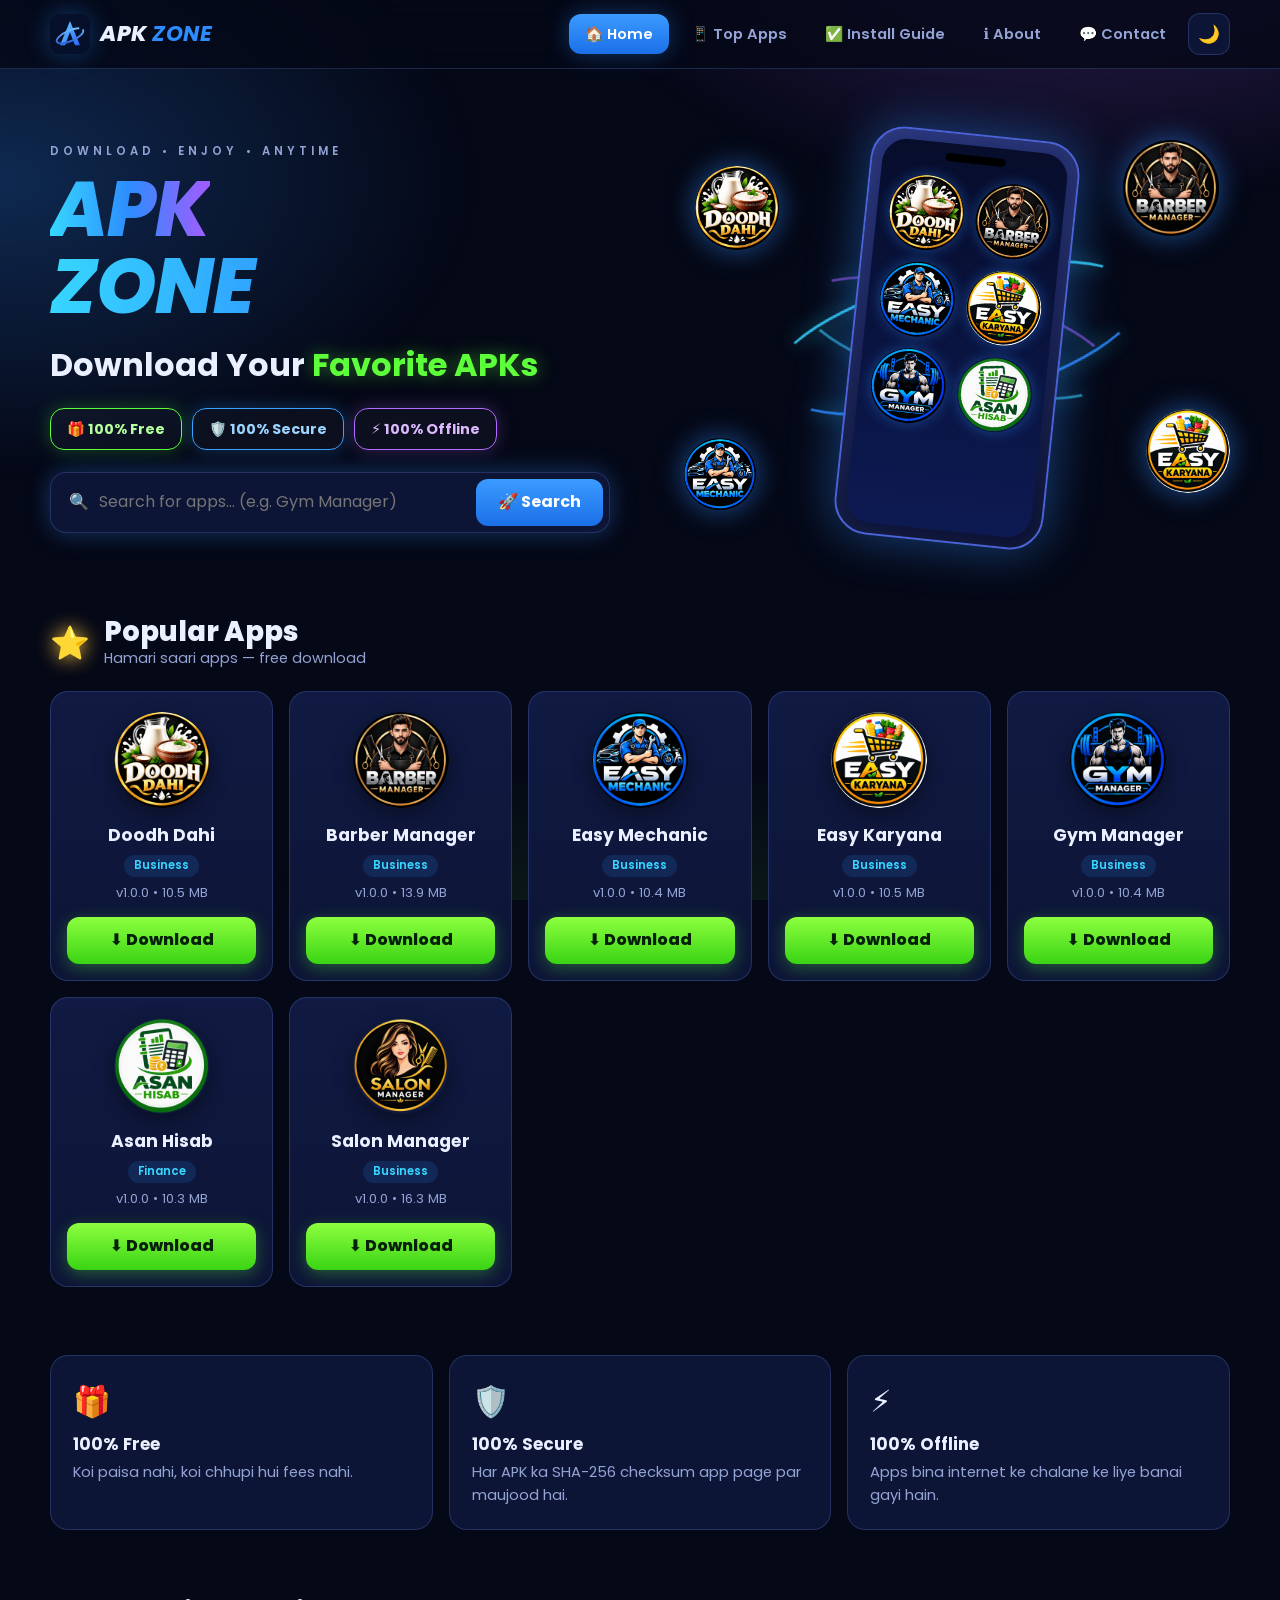
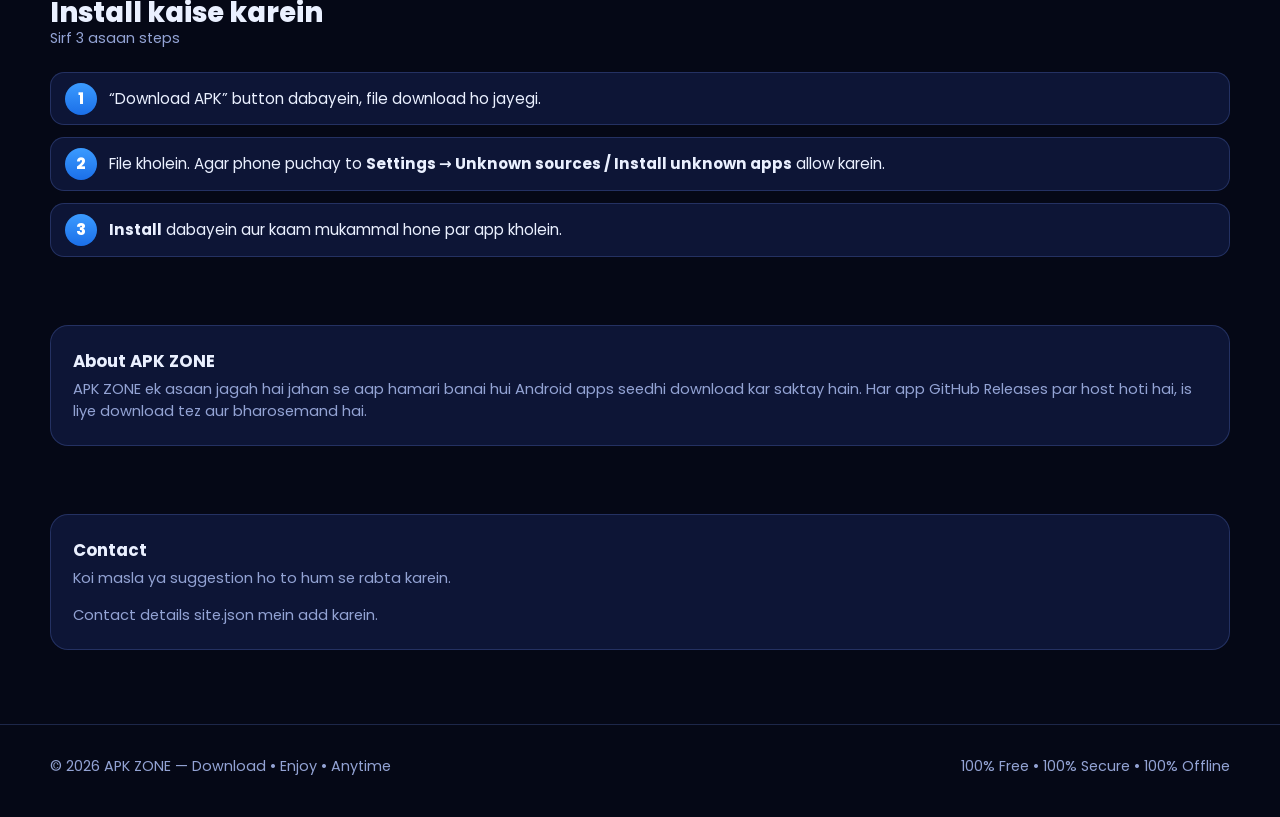
==== index.html @ 88ec2cb9 "Add files via upload" ====
<!doctype html>
<html lang="ur-Latn">
<head>
<meta charset="utf-8"><meta name="viewport" content="width=device-width,initial-scale=1">
<title>APK ZONE – Download Your Favorite APKs</title>
<meta name="description" content="APK ZONE par apni pasandeeda APK apps free download karein. 100% Free, Secure aur Offline.">
<meta name="theme-color" content="#050816">
<link rel="icon" href="logo.svg" type="image/svg+xml">
<link rel="preconnect" href="https://fonts.googleapis.com"><link href="https://fonts.googleapis.com/css2?family=Poppins:wght@400;600;700;800&display=swap" rel="stylesheet">
<link rel="stylesheet" href="style.css">
</head>
<body data-page="home">
<main>
<div class="wrap">
  <div class="hero">
    <div>
      <p class="tag">Download • Enjoy • Anytime</p>
      <h1><span class="grad">APK</span> <span class="z grad">ZONE</span></h1>
      <h2>Download Your <em>Favorite APKs</em></h2>
      <div class="pills"><span class="pill free">🎁 100% Free</span><span class="pill sec">🛡️ 100% Secure</span><span class="pill off">⚡ 100% Offline</span></div>
      <form class="search" id="sform" role="search"><span>🔍</span><input id="q" type="search" placeholder="Search for apps… (e.g. Gym Manager)" aria-label="Search apps"><button>🚀 Search</button></form>
    </div>
    <div class="stage" id="stage"><div class="ring"></div><div class="ring r2"></div><div class="phone"><div class="scr" id="phone"></div></div></div>
  </div>

  <section id="apps">
    <div class="sec-head"><span class="star">⭐</span><div><h2>Popular Apps</h2><p>Hamari saari apps — free download</p></div></div>
    <div class="grid" id="grid"></div>
  </section>

  <section>
    <div class="feat">
      <div class="box"><div class="ic">🎁</div><h3>100% Free</h3><p>Koi paisa nahi, koi chhupi hui fees nahi.</p></div>
      <div class="box"><div class="ic">🛡️</div><h3>100% Secure</h3><p>Har APK ka SHA-256 checksum app page par maujood hai.</p></div>
      <div class="box"><div class="ic">⚡</div><h3>100% Offline</h3><p>Apps bina internet ke chalane ke liye banai gayi hain.</p></div>
    </div>
  </section>

  <section id="install"><div class="sec-head"><div><h2>Install kaise karein</h2><p>Sirf 3 asaan steps</p></div></div><div id="steps"></div></section>

  <section id="about"><div class="box"><h3>About APK ZONE</h3>
    <p>APK ZONE ek asaan jagah hai jahan se aap hamari banai hui Android apps seedhi download kar saktay hain. Har app GitHub Releases par host hoti hai, is liye download tez aur bharosemand hai.</p></div></section>

  <section id="contact"><div class="box"><h3>Contact</h3><p id="contact-note"></p><div id="contact-links" style="margin-top:14px;display:flex;gap:12px;flex-wrap:wrap"></div></div></section>
</div>
</main>
<script src="main.js"></script>
</body></html>
---- style.css ----
:root{
  --bg:#050816; --bg2:#0a1030; --card:#0d1536; --card2:#101a42;
  --line:rgba(120,150,255,.22); --text:#eaf0ff; --muted:#93a3d4;
  --blue:#2d8cff; --cyan:#37d6ff; --green:#5dff3a; --purple:#a45bff; --gold:#ffc83d;
  --btn:linear-gradient(180deg,#8dff3f,#3ad414); --btn-text:#06210a;
  --glow:0 0 24px rgba(45,140,255,.35);
  --radius:18px;
}
:root[data-theme="light"]{
  --bg:#f2f5ff; --bg2:#e4eaff; --card:#ffffff; --card2:#f4f7ff;
  --line:rgba(40,70,160,.2); --text:#0c1638; --muted:#4f5f8f;
  --glow:0 6px 24px rgba(45,100,255,.15);
}
*{box-sizing:border-box;margin:0;padding:0}
html{scroll-behavior:smooth}
body{font-family:'Poppins',system-ui,-apple-system,'Segoe UI',Roboto,sans-serif;background:var(--bg);color:var(--text);line-height:1.55;overflow-x:hidden;min-height:100vh}
body::before{content:"";position:fixed;inset:0;z-index:-1;pointer-events:none;
  background:
   radial-gradient(900px 500px at 85% -10%,rgba(164,91,255,.28),transparent 60%),
   radial-gradient(800px 500px at 0% 20%,rgba(45,140,255,.25),transparent 60%),
   radial-gradient(700px 400px at 50% 110%,rgba(93,255,58,.12),transparent 60%)}
:root[data-theme="light"] body::before{opacity:.5}
a{color:inherit;text-decoration:none}
img{max-width:100%;display:block}
.wrap{width:min(1180px,100% - 32px);margin-inline:auto}
.grad{background:linear-gradient(90deg,var(--cyan),var(--blue) 50%,var(--purple));-webkit-background-clip:text;background-clip:text;color:transparent}

/* header */
header.nav{position:sticky;top:0;z-index:50;backdrop-filter:blur(14px);background:color-mix(in srgb,var(--bg) 78%,transparent);border-bottom:1px solid var(--line)}
.nav-in{display:flex;align-items:center;gap:18px;height:68px}
.brand{display:flex;align-items:center;gap:10px;font-weight:800;font-size:1.35rem;letter-spacing:.5px;font-style:italic}
.brand img{width:40px;height:40px;border-radius:11px;box-shadow:var(--glow)}
.brand span b{color:var(--blue)}
nav.links{margin-left:auto;display:flex;align-items:center;gap:6px}
nav.links a{padding:9px 16px;border-radius:12px;font-weight:600;font-size:.92rem;color:var(--muted);transition:.2s}
nav.links a:hover{color:var(--text);background:var(--card)}
nav.links a.active{background:linear-gradient(180deg,#3b9bff,#1b6fe8);color:#fff;box-shadow:var(--glow)}
.icon-btn{border:1px solid var(--line);background:var(--card);color:var(--text);width:42px;height:42px;border-radius:12px;cursor:pointer;font-size:1.1rem;display:grid;place-items:center}
.burger{display:none}
@media(max-width:820px){
  .burger{display:grid;margin-left:auto}
  nav.links{position:absolute;top:68px;left:0;right:0;flex-direction:column;align-items:stretch;background:var(--bg2);padding:12px 16px 18px;border-bottom:1px solid var(--line);display:none;margin:0}
  nav.links.open{display:flex}
}

/* hero */
.hero{padding:54px 0 30px;display:grid;grid-template-columns:1.05fr .95fr;gap:30px;align-items:center}
.hero h1{font-size:clamp(2.6rem,6.5vw,4.8rem);line-height:1;font-weight:800;font-style:italic;letter-spacing:-1px}
.hero h1 .z{display:block}
.hero h2{font-size:clamp(1.4rem,3vw,2rem);font-weight:700;margin:16px 0 18px}
.hero h2 em{font-style:normal;color:var(--green);text-shadow:0 0 18px rgba(93,255,58,.45)}
.tag{letter-spacing:.35em;font-size:.72rem;color:var(--muted);font-weight:600;margin-bottom:10px;text-transform:uppercase}
.pills{display:flex;flex-wrap:wrap;gap:10px;margin-bottom:22px}
.pill{display:flex;align-items:center;gap:8px;padding:9px 16px;border-radius:14px;font-weight:700;font-size:.9rem;border:1.5px solid;background:rgba(255,255,255,.03)}
.pill.free{border-color:#5dff3a;color:#b6ff9f;box-shadow:0 0 18px rgba(93,255,58,.25)}
.pill.sec{border-color:#37a2ff;color:#9bd4ff;box-shadow:0 0 18px rgba(55,162,255,.28)}
.pill.off{border-color:#b36bff;color:#dcb8ff;box-shadow:0 0 18px rgba(179,107,255,.28)}
:root[data-theme="light"] .pill.free{color:#1c7a05}:root[data-theme="light"] .pill.sec{color:#0b5fb8}:root[data-theme="light"] .pill.off{color:#6a22b8}
.search{display:flex;align-items:center;gap:10px;background:var(--card);border:1.5px solid var(--line);border-radius:16px;padding:6px 6px 6px 18px;box-shadow:var(--glow);max-width:560px}
.search:focus-within{border-color:var(--blue)}
.search input{flex:1;background:none;border:0;outline:0;color:var(--text);font:inherit;font-size:1rem;padding:10px 0;min-width:0}
.search button{border:0;cursor:pointer;color:#fff;font:inherit;font-weight:700;padding:11px 22px;border-radius:12px;background:linear-gradient(180deg,#3b9bff,#1b6fe8)}

.stage{position:relative;height:430px;display:grid;place-items:center}
.phone{width:210px;height:410px;border-radius:34px;padding:10px;background:linear-gradient(160deg,#27337a,#0a1030);border:2px solid #4a63d6;box-shadow:0 0 50px rgba(45,140,255,.45),inset 0 0 20px rgba(255,255,255,.05);transform:rotate(6deg);position:relative;z-index:2}
.phone .scr{height:100%;border-radius:25px;background:linear-gradient(180deg,#070d2b,#0d1a52);padding:20px 12px 12px;display:grid;grid-template-columns:1fr 1fr;gap:12px;align-content:start;overflow:hidden}
.phone .scr::before{content:"";grid-column:1/-1;height:8px;width:60px;border-radius:9px;background:#000;margin:-10px auto 4px}
.phone .scr img{width:100%;aspect-ratio:1;border-radius:50%;box-shadow:0 0 14px rgba(45,140,255,.4)}
.ring{position:absolute;width:380px;height:130px;border:3px solid transparent;border-top-color:var(--cyan);border-bottom-color:var(--blue);border-radius:50%;transform:rotate(-14deg);filter:drop-shadow(0 0 10px var(--cyan));opacity:.85;z-index:1}
.ring.r2{width:320px;height:100px;transform:rotate(14deg);border-top-color:var(--purple);border-bottom-color:var(--cyan);opacity:.6}
.float{position:absolute;width:84px;height:84px;border-radius:50%;z-index:3;box-shadow:0 0 28px rgba(45,140,255,.55);animation:fl 6s ease-in-out infinite}
.float:nth-of-type(1){left:2%;top:10%}.float:nth-of-type(2){right:2%;top:4%;animation-delay:-2s;width:96px;height:96px}
.float:nth-of-type(3){left:0;bottom:10%;animation-delay:-4s;width:72px;height:72px}.float:nth-of-type(4){right:0;bottom:14%;animation-delay:-1s}
@keyframes fl{50%{transform:translateY(-16px)}}
@media(max-width:900px){.hero{grid-template-columns:1fr}.stage{height:380px}}
@media(prefers-reduced-motion:reduce){.float{animation:none}}

/* sections */
section{padding:34px 0}
.sec-head{display:flex;align-items:center;gap:14px;margin-bottom:22px}
.sec-head .star{font-size:2rem;filter:drop-shadow(0 0 10px var(--gold))}
.sec-head h2{font-size:1.7rem;font-weight:800;line-height:1.1}
.sec-head p{color:var(--muted);font-size:.9rem}
.sec-head .more{margin-left:auto;border:1.5px solid var(--blue);color:var(--cyan);padding:8px 16px;border-radius:12px;font-weight:600;font-size:.88rem}
.grid{display:grid;grid-template-columns:repeat(auto-fill,minmax(210px,1fr));gap:16px}
.card{background:linear-gradient(180deg,var(--card2),var(--card));border:1px solid var(--line);border-radius:var(--radius);padding:20px 16px 16px;text-align:center;transition:.25s;display:flex;flex-direction:column;align-items:center;gap:6px}
.card:hover{transform:translateY(-5px);border-color:var(--blue);box-shadow:var(--glow)}
.card img{width:96px;height:96px;border-radius:50%;box-shadow:0 6px 20px rgba(0,0,0,.4)}
.card h3{font-size:1.08rem;font-weight:700;margin-top:8px}
.card .meta{color:var(--muted);font-size:.82rem}
.card .cat{font-size:.72rem;padding:2px 10px;border-radius:99px;background:rgba(45,140,255,.15);color:var(--cyan);font-weight:600}
.dl{display:inline-flex;align-items:center;justify-content:center;gap:8px;width:100%;margin-top:8px;padding:11px 16px;border-radius:12px;border:0;cursor:pointer;font:inherit;font-weight:800;color:var(--btn-text);background:var(--btn);box-shadow:0 4px 16px rgba(93,255,58,.3);transition:.2s}
.dl:hover{filter:brightness(1.08);transform:scale(1.02)}
.dl.big{width:auto;padding:15px 34px;font-size:1.1rem;border-radius:16px}
.empty{color:var(--muted);padding:30px;text-align:center;border:1px dashed var(--line);border-radius:var(--radius)}

/* features / steps */
.feat{display:grid;grid-template-columns:repeat(auto-fit,minmax(240px,1fr));gap:16px}
.box{background:var(--card);border:1px solid var(--line);border-radius:var(--radius);padding:22px}
.box .ic{font-size:1.9rem;margin-bottom:6px}
.box h3{font-size:1.05rem;margin-bottom:4px}
.box p,.box li{color:var(--muted);font-size:.92rem}
ol.steps{counter-reset:s;list-style:none;display:grid;gap:12px}
ol.steps li{counter-increment:s;position:relative;padding:14px 16px 14px 58px;background:var(--card);border:1px solid var(--line);border-radius:14px;color:var(--text);font-size:.95rem}
ol.steps li::before{content:counter(s);position:absolute;left:14px;top:50%;transform:translateY(-50%);width:32px;height:32px;border-radius:50%;display:grid;place-items:center;font-weight:800;background:linear-gradient(180deg,#3b9bff,#1b6fe8);color:#fff}

/* detail */
.crumb{color:var(--muted);font-size:.88rem;padding:22px 0 0}
.crumb a{color:var(--cyan)}
.d-head{display:grid;grid-template-columns:auto 1fr;gap:28px;align-items:center;padding:24px 0}
.d-head img{width:170px;height:170px;border-radius:50%;box-shadow:0 0 40px rgba(45,140,255,.4)}
.d-head h1{font-size:clamp(1.9rem,4vw,2.8rem);font-weight:800;line-height:1.1}
.d-head .tl{color:var(--muted);margin:6px 0 16px}
.d-head .row{display:flex;flex-wrap:wrap;gap:12px;align-items:center}
.note{font-size:.82rem;color:var(--muted)}
@media(max-width:620px){.d-head{grid-template-columns:1fr;text-align:center;justify-items:center}.d-head .row{justify-content:center}}
.info{display:grid;grid-template-columns:repeat(auto-fit,minmax(150px,1fr));gap:12px}
.info div{background:var(--card);border:1px solid var(--line);border-radius:14px;padding:14px;text-align:center}
.info small{display:block;color:var(--muted);font-size:.76rem}
.info b{font-size:1rem}
.two{display:grid;grid-template-columns:1.4fr 1fr;gap:20px}
@media(max-width:820px){.two{grid-template-columns:1fr}}
.box ul{padding-left:20px;display:grid;gap:6px}
.box p+p{margin-top:10px}
.hash{font-family:ui-monospace,Menlo,monospace;font-size:.76rem;word-break:break-all;color:var(--muted)}
.shots{display:flex;gap:14px;overflow-x:auto;padding-bottom:10px;scroll-snap-type:x mandatory}
.shots img{height:420px;width:auto;border-radius:18px;border:1px solid var(--line);cursor:zoom-in;scroll-snap-align:start;background:var(--card)}
.lightbox{position:fixed;inset:0;background:rgba(0,0,0,.9);display:none;place-items:center;z-index:100;padding:20px;cursor:zoom-out}
.lightbox.on{display:grid}.lightbox img{max-height:92vh;border-radius:14px}

footer{margin-top:40px;border-top:1px solid var(--line);padding:30px 0 40px;color:var(--muted);font-size:.9rem}
.f-in{display:flex;flex-wrap:wrap;gap:20px;justify-content:space-between;align-items:center}
.toast{position:fixed;bottom:22px;left:50%;transform:translateX(-50%);background:var(--card);border:1px solid var(--blue);padding:12px 20px;border-radius:14px;z-index:200;box-shadow:var(--glow);max-width:90vw}
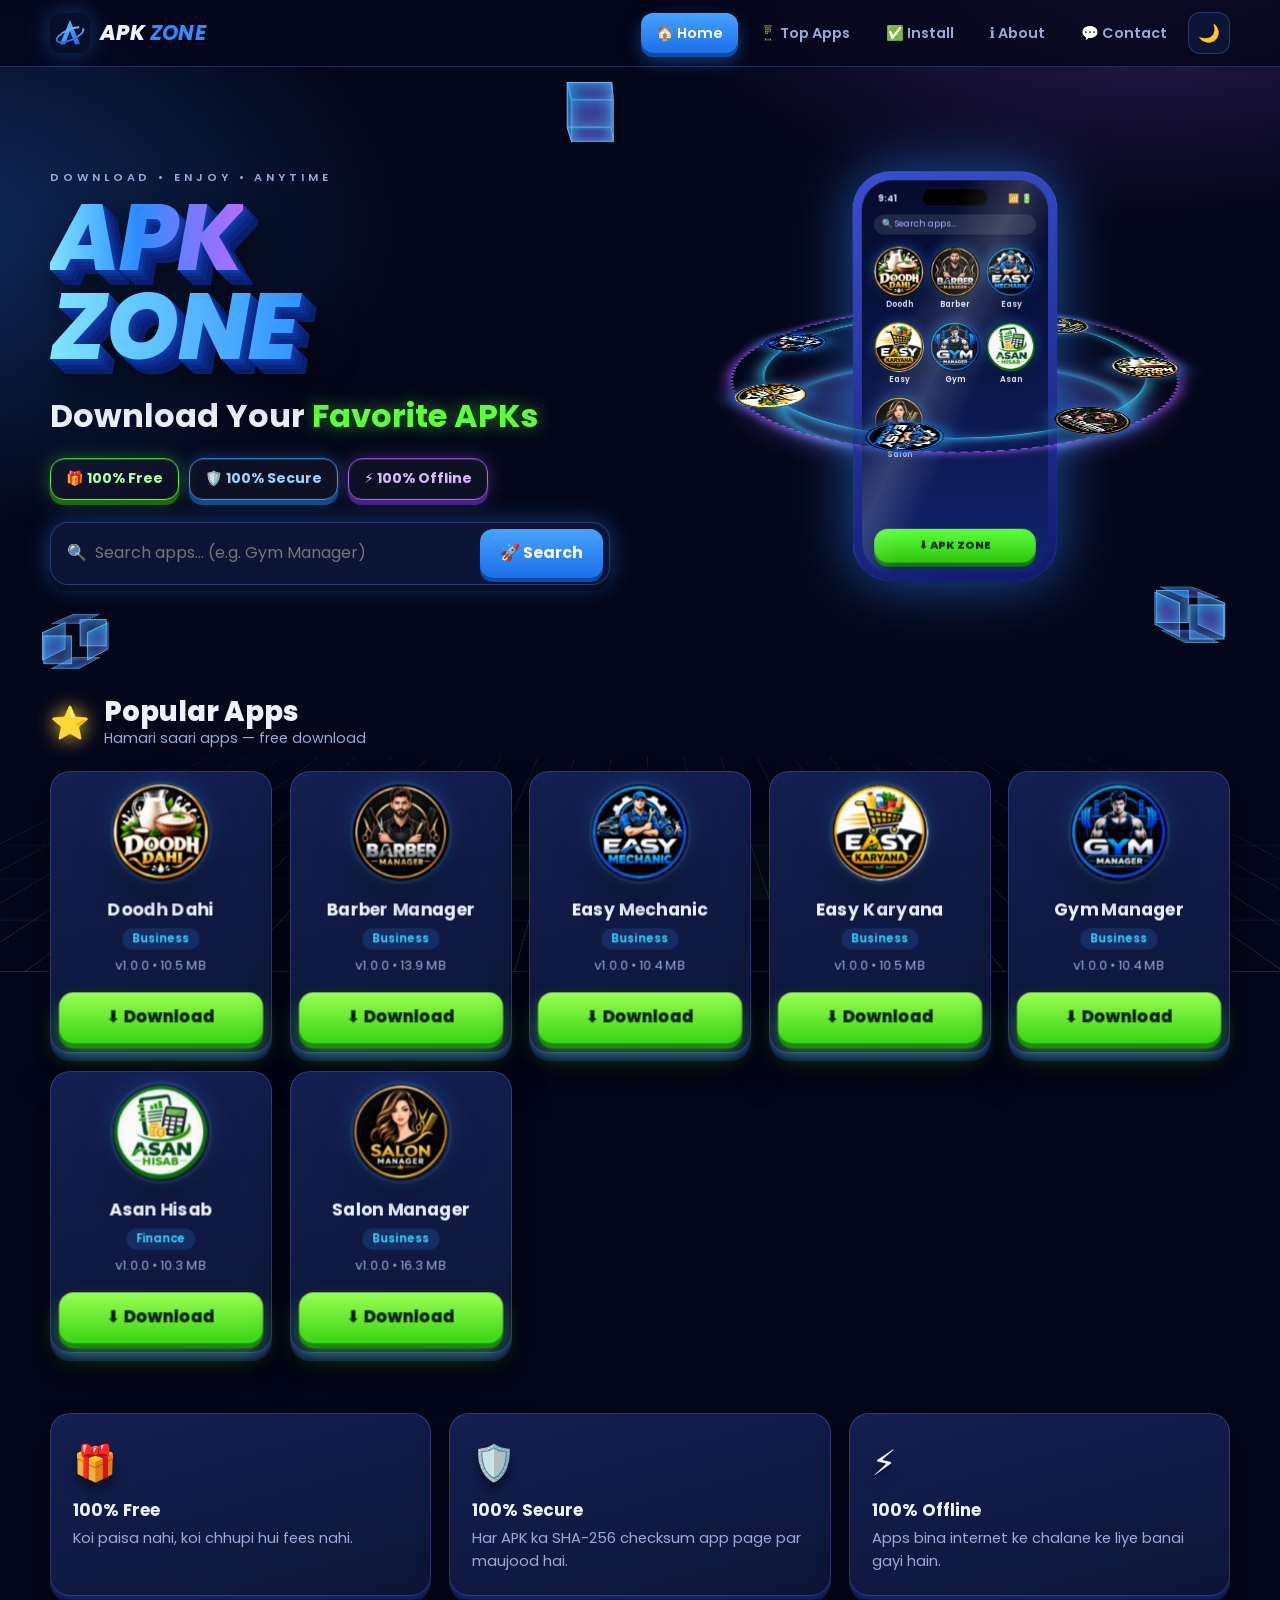
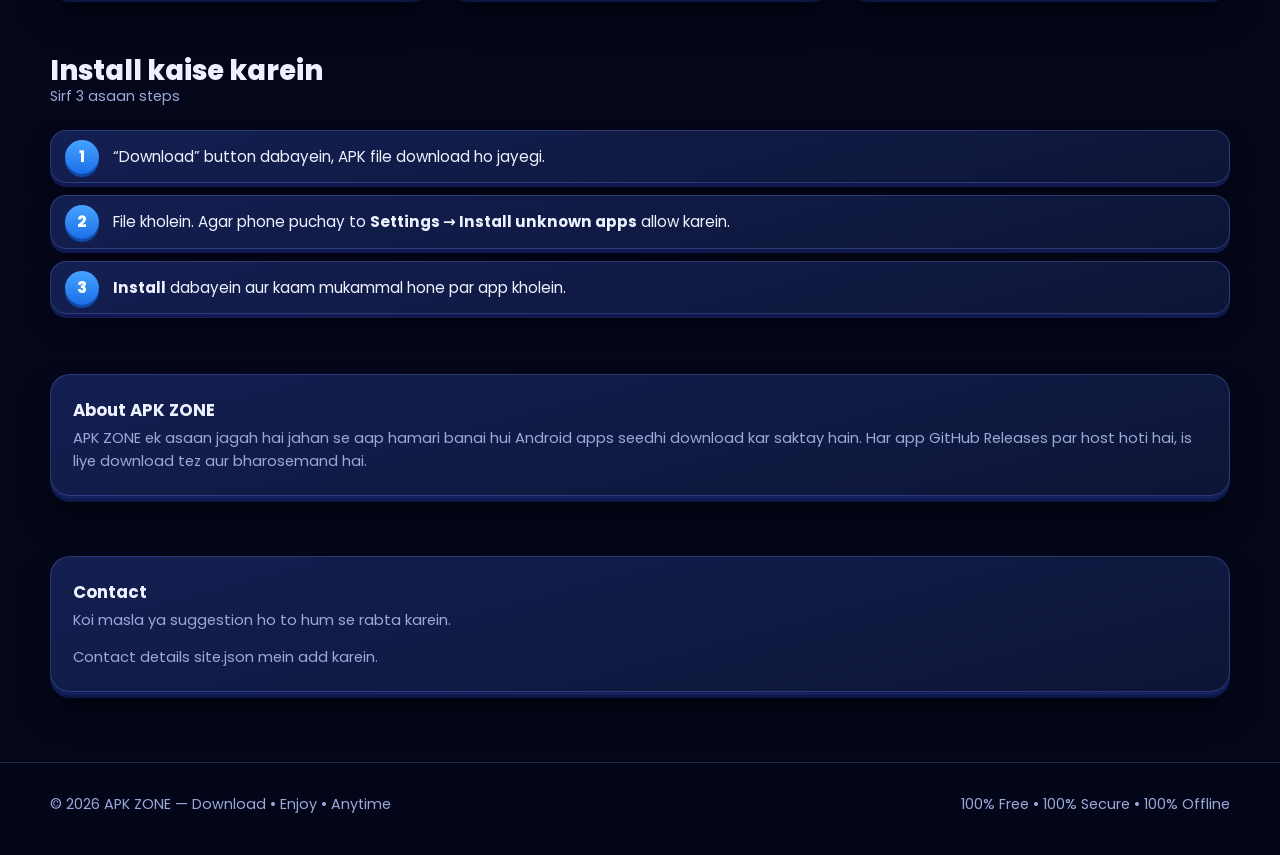
==== commit 5112e51a: "Add files via upload" ====
--- a/index.html
+++ b/index.html
@@ -13,14 +13,16 @@
 <main>
 <div class="wrap">
   <div class="hero">
+    <div class="hero-fx"><div class="cube c1"><i></i><i></i><i></i><i></i><i></i><i></i></div><div class="cube c2"><i></i><i></i><i></i><i></i><i></i><i></i></div><div class="cube c3"><i></i><i></i><i></i><i></i><i></i><i></i></div></div>
     <div>
       <p class="tag">Download • Enjoy • Anytime</p>
       <h1><span class="grad">APK</span> <span class="z grad">ZONE</span></h1>
       <h2>Download Your <em>Favorite APKs</em></h2>
       <div class="pills"><span class="pill free">🎁 100% Free</span><span class="pill sec">🛡️ 100% Secure</span><span class="pill off">⚡ 100% Offline</span></div>
-      <form class="search" id="sform" role="search"><span>🔍</span><input id="q" type="search" placeholder="Search for apps… (e.g. Gym Manager)" aria-label="Search apps"><button>🚀 Search</button></form>
+      <form class="search" id="sform" role="search"><span>🔍</span><input id="q" type="search" placeholder="Search apps… (e.g. Gym Manager)" aria-label="Search apps"><button>🚀 Search</button></form>
     </div>
-    <div class="stage" id="stage"><div class="ring"></div><div class="ring r2"></div><div class="phone"><div class="scr" id="phone"></div></div></div>
+    <div class="stage" id="stage"><div class="scene"><div class="floor"></div>
+      <div class="rig" id="rig"><div class="phone3d" id="phone"></div><div class="orbit" id="orbit"></div></div></div></div>
   </div>
 
   <section id="apps">
--- a/style.css
+++ b/style.css
@@ -1,133 +1,197 @@
 :root{
-  --bg:#050816; --bg2:#0a1030; --card:#0d1536; --card2:#101a42;
-  --line:rgba(120,150,255,.22); --text:#eaf0ff; --muted:#93a3d4;
+  --bg:#04061a; --bg2:#0a1030; --card:#0d1536; --card2:#141f52;
+  --line:rgba(120,150,255,.25); --text:#eef2ff; --muted:#9aa9d8;
   --blue:#2d8cff; --cyan:#37d6ff; --green:#5dff3a; --purple:#a45bff; --gold:#ffc83d;
-  --btn:linear-gradient(180deg,#8dff3f,#3ad414); --btn-text:#06210a;
-  --glow:0 0 24px rgba(45,140,255,.35);
-  --radius:18px;
+  --glow:0 0 26px rgba(45,140,255,.4); --radius:20px;
 }
 :root[data-theme="light"]{
-  --bg:#f2f5ff; --bg2:#e4eaff; --card:#ffffff; --card2:#f4f7ff;
-  --line:rgba(40,70,160,.2); --text:#0c1638; --muted:#4f5f8f;
-  --glow:0 6px 24px rgba(45,100,255,.15);
+  --bg:#eef2ff; --bg2:#dfe7ff; --card:#ffffff; --card2:#f2f5ff;
+  --line:rgba(40,70,160,.22); --text:#0c1638; --muted:#4f5f8f; --glow:0 8px 26px rgba(45,100,255,.18);
 }
 *{box-sizing:border-box;margin:0;padding:0}
-html{scroll-behavior:smooth}
-body{font-family:'Poppins',system-ui,-apple-system,'Segoe UI',Roboto,sans-serif;background:var(--bg);color:var(--text);line-height:1.55;overflow-x:hidden;min-height:100vh}
-body::before{content:"";position:fixed;inset:0;z-index:-1;pointer-events:none;
-  background:
-   radial-gradient(900px 500px at 85% -10%,rgba(164,91,255,.28),transparent 60%),
-   radial-gradient(800px 500px at 0% 20%,rgba(45,140,255,.25),transparent 60%),
-   radial-gradient(700px 400px at 50% 110%,rgba(93,255,58,.12),transparent 60%)}
-:root[data-theme="light"] body::before{opacity:.5}
+html{scroll-behavior:smooth;overflow-x:hidden}
+body{font-family:'Poppins',system-ui,-apple-system,'Segoe UI',Roboto,sans-serif;background:var(--bg);color:var(--text);line-height:1.55;overflow-x:clip;min-height:100vh;width:100%;position:relative}
+body::before{content:"";position:fixed;inset:0;z-index:-2;pointer-events:none;
+  background:radial-gradient(900px 520px at 90% -10%,rgba(164,91,255,.32),transparent 60%),
+   radial-gradient(800px 520px at -5% 25%,rgba(45,140,255,.28),transparent 60%),
+   radial-gradient(700px 400px at 50% 115%,rgba(93,255,58,.14),transparent 60%)}
 a{color:inherit;text-decoration:none}
 img{max-width:100%;display:block}
 .wrap{width:min(1180px,100% - 32px);margin-inline:auto}
-.grad{background:linear-gradient(90deg,var(--cyan),var(--blue) 50%,var(--purple));-webkit-background-clip:text;background-clip:text;color:transparent}
+.grad{background:linear-gradient(90deg,#7fe3ff,#2d8cff 45%,#b46bff);-webkit-background-clip:text;background-clip:text;color:transparent}
+
+/* animated 3D grid floor behind whole site */
+.bgfx{position:fixed;left:-20%;right:-20%;bottom:-8vh;height:55vh;z-index:-1;pointer-events:none;perspective:500px;opacity:.55;
+  -webkit-mask-image:linear-gradient(to top,#000 10%,transparent 90%);mask-image:linear-gradient(to top,#000 10%,transparent 90%)}
+.bgfx i{position:absolute;inset:0;transform:rotateX(68deg);transform-origin:50% 100%;
+  background:repeating-linear-gradient(90deg,rgba(55,214,255,.5) 0 1px,transparent 1px 70px),repeating-linear-gradient(0deg,rgba(164,91,255,.5) 0 1px,transparent 1px 70px);
+  animation:grid 3s linear infinite}
+@keyframes grid{to{background-position:0 70px,0 70px}}
+:root[data-theme="light"] .bgfx{opacity:.18}
 
 /* header */
-header.nav{position:sticky;top:0;z-index:50;backdrop-filter:blur(14px);background:color-mix(in srgb,var(--bg) 78%,transparent);border-bottom:1px solid var(--line)}
-.nav-in{display:flex;align-items:center;gap:18px;height:68px}
-.brand{display:flex;align-items:center;gap:10px;font-weight:800;font-size:1.35rem;letter-spacing:.5px;font-style:italic}
-.brand img{width:40px;height:40px;border-radius:11px;box-shadow:var(--glow)}
-.brand span b{color:var(--blue)}
+header.nav{position:sticky;top:0;z-index:60;backdrop-filter:blur(16px);-webkit-backdrop-filter:blur(16px);background:color-mix(in srgb,var(--bg) 80%,transparent);border-bottom:1px solid var(--line);width:100%}
+.nav-in{display:flex;align-items:center;gap:14px;height:66px}
+.brand{display:flex;align-items:center;gap:10px;font-weight:800;font-size:1.3rem;font-style:italic;letter-spacing:.4px;white-space:nowrap}
+.brand img{width:40px;height:40px;border-radius:12px;box-shadow:var(--glow)}
+.brand b{color:var(--blue)}
 nav.links{margin-left:auto;display:flex;align-items:center;gap:6px}
-nav.links a{padding:9px 16px;border-radius:12px;font-weight:600;font-size:.92rem;color:var(--muted);transition:.2s}
+nav.links a{padding:9px 15px;border-radius:12px;font-weight:600;font-size:.9rem;color:var(--muted);transition:.2s;white-space:nowrap}
 nav.links a:hover{color:var(--text);background:var(--card)}
-nav.links a.active{background:linear-gradient(180deg,#3b9bff,#1b6fe8);color:#fff;box-shadow:var(--glow)}
-.icon-btn{border:1px solid var(--line);background:var(--card);color:var(--text);width:42px;height:42px;border-radius:12px;cursor:pointer;font-size:1.1rem;display:grid;place-items:center}
-.burger{display:none}
-@media(max-width:820px){
-  .burger{display:grid;margin-left:auto}
-  nav.links{position:absolute;top:68px;left:0;right:0;flex-direction:column;align-items:stretch;background:var(--bg2);padding:12px 16px 18px;border-bottom:1px solid var(--line);display:none;margin:0}
-  nav.links.open{display:flex}
+nav.links a.active{background:linear-gradient(180deg,#46a3ff,#1b6fe8);color:#fff;box-shadow:0 4px 0 #0f4aa8,0 8px 18px rgba(45,140,255,.4)}
+.icon-btn{border:1px solid var(--line);background:var(--card);color:var(--text);width:42px;height:42px;border-radius:12px;cursor:pointer;font-size:1.1rem;display:grid;place-items:center;flex:none}
+.burger{display:none;margin-left:auto}
+@media(max-width:860px){
+  .burger{display:grid}
+  nav.links{position:fixed;top:66px;left:0;right:0;margin:0;padding:14px 16px 20px;background:color-mix(in srgb,var(--bg2) 96%,#000);border-bottom:1px solid var(--line);
+    display:none;grid-template-columns:1fr 1fr;gap:10px;box-shadow:0 24px 40px rgba(0,0,0,.5)}
+  nav.links.open{display:grid;animation:drop .25s ease}
+  nav.links a{background:var(--card);border:1px solid var(--line);text-align:center;padding:14px 8px;font-size:.95rem;color:var(--text)}
+  nav.links .icon-btn{width:100%;grid-column:1/-1}
 }
+@keyframes drop{from{opacity:0;transform:translateY(-10px)}}
 
-/* hero */
-.hero{padding:54px 0 30px;display:grid;grid-template-columns:1.05fr .95fr;gap:30px;align-items:center}
-.hero h1{font-size:clamp(2.6rem,6.5vw,4.8rem);line-height:1;font-weight:800;font-style:italic;letter-spacing:-1px}
+/* ---------- HERO 3D ---------- */
+.hero{position:relative;padding:40px 0 20px;display:grid;grid-template-columns:minmax(0,1.05fr) minmax(0,.95fr);gap:20px;align-items:center}
+.hero>*{min-width:0}
+.tag{letter-spacing:.35em;font-size:.7rem;color:var(--muted);font-weight:600;margin-bottom:8px;text-transform:uppercase}
+.hero h1{font-size:clamp(3.2rem,9vw,5.8rem);line-height:.95;font-weight:800;font-style:italic;letter-spacing:-1px;
+  filter:drop-shadow(1px 1px 0 #1241a6) drop-shadow(2px 2px 0 #1038a0) drop-shadow(3px 3px 0 #0d2f90) drop-shadow(4px 4px 0 #0a2680) drop-shadow(5px 5px 0 #081f70) drop-shadow(8px 14px 18px rgba(0,0,0,.6))}
 .hero h1 .z{display:block}
-.hero h2{font-size:clamp(1.4rem,3vw,2rem);font-weight:700;margin:16px 0 18px}
-.hero h2 em{font-style:normal;color:var(--green);text-shadow:0 0 18px rgba(93,255,58,.45)}
-.tag{letter-spacing:.35em;font-size:.72rem;color:var(--muted);font-weight:600;margin-bottom:10px;text-transform:uppercase}
+.hero h2{font-size:clamp(1.3rem,3.2vw,2rem);font-weight:700;margin:20px 0 18px}
+.hero h2 em{font-style:normal;color:var(--green);text-shadow:0 0 18px rgba(93,255,58,.5)}
 .pills{display:flex;flex-wrap:wrap;gap:10px;margin-bottom:22px}
-.pill{display:flex;align-items:center;gap:8px;padding:9px 16px;border-radius:14px;font-weight:700;font-size:.9rem;border:1.5px solid;background:rgba(255,255,255,.03)}
-.pill.free{border-color:#5dff3a;color:#b6ff9f;box-shadow:0 0 18px rgba(93,255,58,.25)}
-.pill.sec{border-color:#37a2ff;color:#9bd4ff;box-shadow:0 0 18px rgba(55,162,255,.28)}
-.pill.off{border-color:#b36bff;color:#dcb8ff;box-shadow:0 0 18px rgba(179,107,255,.28)}
+.pill{display:flex;align-items:center;gap:8px;padding:9px 15px;border-radius:14px;font-weight:700;font-size:.88rem;border:1.5px solid;background:rgba(255,255,255,.04);transform:perspective(500px) rotateX(8deg);box-shadow:0 5px 0 rgba(0,0,0,.35)}
+.pill.free{border-color:#5dff3a;color:#b6ff9f;box-shadow:0 5px 0 #1d6a0c,0 0 18px rgba(93,255,58,.3)}
+.pill.sec{border-color:#37a2ff;color:#9bd4ff;box-shadow:0 5px 0 #124a8a,0 0 18px rgba(55,162,255,.3)}
+.pill.off{border-color:#b36bff;color:#dcb8ff;box-shadow:0 5px 0 #4a208a,0 0 18px rgba(179,107,255,.3)}
 :root[data-theme="light"] .pill.free{color:#1c7a05}:root[data-theme="light"] .pill.sec{color:#0b5fb8}:root[data-theme="light"] .pill.off{color:#6a22b8}
-.search{display:flex;align-items:center;gap:10px;background:var(--card);border:1.5px solid var(--line);border-radius:16px;padding:6px 6px 6px 18px;box-shadow:var(--glow);max-width:560px}
+.search{display:flex;align-items:center;gap:8px;background:var(--card);border:1.5px solid var(--line);border-radius:18px;padding:6px 6px 6px 16px;box-shadow:0 6px 0 rgba(0,0,0,.35),var(--glow);width:100%;max-width:560px}
 .search:focus-within{border-color:var(--blue)}
-.search input{flex:1;background:none;border:0;outline:0;color:var(--text);font:inherit;font-size:1rem;padding:10px 0;min-width:0}
-.search button{border:0;cursor:pointer;color:#fff;font:inherit;font-weight:700;padding:11px 22px;border-radius:12px;background:linear-gradient(180deg,#3b9bff,#1b6fe8)}
+.search input{flex:1;min-width:0;background:none;border:0;outline:0;color:var(--text);font:inherit;font-size:1rem;padding:11px 0}
+.search button{flex:none;border:0;cursor:pointer;color:#fff;font:inherit;font-weight:700;padding:12px 20px;border-radius:13px;background:linear-gradient(180deg,#46a3ff,#1b6fe8);box-shadow:0 4px 0 #0f4aa8;white-space:nowrap}
+.search button:active{transform:translateY(3px);box-shadow:0 1px 0 #0f4aa8}
 
-.stage{position:relative;height:430px;display:grid;place-items:center}
-.phone{width:210px;height:410px;border-radius:34px;padding:10px;background:linear-gradient(160deg,#27337a,#0a1030);border:2px solid #4a63d6;box-shadow:0 0 50px rgba(45,140,255,.45),inset 0 0 20px rgba(255,255,255,.05);transform:rotate(6deg);position:relative;z-index:2}
-.phone .scr{height:100%;border-radius:25px;background:linear-gradient(180deg,#070d2b,#0d1a52);padding:20px 12px 12px;display:grid;grid-template-columns:1fr 1fr;gap:12px;align-content:start;overflow:hidden}
-.phone .scr::before{content:"";grid-column:1/-1;height:8px;width:60px;border-radius:9px;background:#000;margin:-10px auto 4px}
-.phone .scr img{width:100%;aspect-ratio:1;border-radius:50%;box-shadow:0 0 14px rgba(45,140,255,.4)}
-.ring{position:absolute;width:380px;height:130px;border:3px solid transparent;border-top-color:var(--cyan);border-bottom-color:var(--blue);border-radius:50%;transform:rotate(-14deg);filter:drop-shadow(0 0 10px var(--cyan));opacity:.85;z-index:1}
-.ring.r2{width:320px;height:100px;transform:rotate(14deg);border-top-color:var(--purple);border-bottom-color:var(--cyan);opacity:.6}
-.float{position:absolute;width:84px;height:84px;border-radius:50%;z-index:3;box-shadow:0 0 28px rgba(45,140,255,.55);animation:fl 6s ease-in-out infinite}
-.float:nth-of-type(1){left:2%;top:10%}.float:nth-of-type(2){right:2%;top:4%;animation-delay:-2s;width:96px;height:96px}
-.float:nth-of-type(3){left:0;bottom:10%;animation-delay:-4s;width:72px;height:72px}.float:nth-of-type(4){right:0;bottom:14%;animation-delay:-1s}
-@keyframes fl{50%{transform:translateY(-16px)}}
-@media(max-width:900px){.hero{grid-template-columns:1fr}.stage{height:380px}}
-@media(prefers-reduced-motion:reduce){.float{animation:none}}
+.stage{position:relative;height:540px;display:grid;place-items:center;touch-action:pan-y;user-select:none;-webkit-user-select:none}
+.scene{position:relative;width:460px;height:520px;perspective:1100px;transform:scale(var(--s,1));flex:none}
+.floor{position:absolute;left:50%;bottom:0;width:470px;height:470px;margin-left:-235px;border-radius:50%;transform:rotateX(76deg);
+  background:radial-gradient(circle,rgba(45,140,255,.6),rgba(164,91,255,.18) 50%,transparent 68%);filter:blur(2px)}
+.floor::after{content:"";position:absolute;inset:14%;border-radius:50%;border:2px solid rgba(55,214,255,.6);box-shadow:0 0 30px var(--cyan),inset 0 0 30px rgba(55,214,255,.4)}
+.rig{position:absolute;inset:0;transform-style:preserve-3d;transform:rotateX(var(--rx,-6deg)) rotateY(var(--ry,-16deg))}
+.phone3d{position:absolute;left:50%;top:50%;width:204px;height:410px;margin:-205px 0 0 -102px;transform-style:preserve-3d}
+.pl{position:absolute;inset:0;border-radius:38px;background:linear-gradient(160deg,#2c3fa8,#0b1450);border:2px solid #5b74ff;transform:translateZ(var(--z))}
+.pf{position:absolute;inset:0;border-radius:38px;background:linear-gradient(160deg,#3a4fd0,#101a6a);padding:9px;transform:translateZ(1px);transform-style:preserve-3d;box-shadow:0 0 60px rgba(45,140,255,.55)}
+.screen{height:100%;border-radius:30px;background:linear-gradient(180deg,#060c2c,#0d1a55 70%,#13266f);padding:30px 12px 10px;overflow:hidden;position:relative;transform-style:preserve-3d;display:flex;flex-direction:column}
+.screen::before{content:"";position:absolute;top:9px;left:50%;width:64px;height:16px;margin-left:-32px;border-radius:12px;background:#000;z-index:3}
+.screen::after{content:"";position:absolute;inset:0;background:linear-gradient(115deg,transparent 28%,rgba(255,255,255,.16) 44%,transparent 58%);pointer-events:none;z-index:4;border-radius:30px}
+.sb{display:flex;justify-content:space-between;font-size:.55rem;font-weight:700;color:#cfe0ff;margin:-18px 4px 8px}
+.pf .mini-search{height:20px;border-radius:10px;background:rgba(255,255,255,.1);margin-bottom:12px;font-size:.55rem;color:#9fb4ff;display:flex;align-items:center;padding-left:8px}
+.icons{display:grid;grid-template-columns:repeat(3,1fr);gap:11px 6px;transform-style:preserve-3d}
+.icons div{text-align:center;font-size:.5rem;font-weight:600;color:#dbe6ff;transform-style:preserve-3d;transform:translateZ(14px)}
+.icons img{width:100%;aspect-ratio:1;border-radius:50%;box-shadow:0 6px 10px rgba(0,0,0,.55),0 0 12px rgba(45,140,255,.5);margin-bottom:2px}
+.dock{margin-top:auto;height:34px;border-radius:14px;background:linear-gradient(180deg,#5dff3a,#2fc40e);color:#062a05;font-weight:800;font-size:.7rem;display:grid;place-items:center;box-shadow:0 4px 0 #1b7a07;transform:translateZ(18px)}
+.orbit{position:absolute;left:50%;top:48%;width:0;height:0;transform-style:preserve-3d;transform:rotateX(72deg)}
+.spin{position:absolute;inset:0;transform-style:preserve-3d;animation:spin 28s linear infinite}
+.ringline{position:absolute;border-radius:50%;border:2px solid rgba(55,214,255,.75);box-shadow:0 0 18px var(--cyan),inset 0 0 18px rgba(55,214,255,.35);width:380px;height:380px;left:-190px;top:-190px}
+.ringline.r2{width:440px;height:440px;left:-220px;top:-220px;border:2px dashed rgba(180,107,255,.7);box-shadow:0 0 16px var(--purple)}
+.it{position:absolute;left:0;top:0;transform-style:preserve-3d;transform:rotateZ(var(--a)) translateX(190px)}
+.it img{position:absolute;width:66px;height:66px;left:-33px;top:-33px;border-radius:50%;filter:drop-shadow(0 0 12px rgba(45,140,255,.9)) drop-shadow(0 10px 8px rgba(0,0,0,.5));animation:unspin 28s linear infinite}
+@keyframes spin{to{transform:rotateZ(360deg)}}
+@keyframes unspin{from{transform:rotateZ(var(--na)) rotateZ(0deg) rotateX(-72deg)}to{transform:rotateZ(var(--na)) rotateZ(-360deg) rotateX(-72deg)}}
+
+.hero-fx{position:absolute;inset:0;perspective:700px;pointer-events:none;z-index:-1}
+.cube{position:absolute;width:44px;height:44px;transform-style:preserve-3d;animation:cube 16s linear infinite}
+.cube i{position:absolute;inset:0;border:1.5px solid rgba(120,200,255,.8);background:linear-gradient(135deg,rgba(45,140,255,.35),rgba(164,91,255,.3));box-shadow:0 0 14px rgba(55,214,255,.5) inset}
+.cube i:nth-child(1){transform:translateZ(22px)}.cube i:nth-child(2){transform:rotateY(90deg) translateZ(22px)}
+.cube i:nth-child(3){transform:rotateY(180deg) translateZ(22px)}.cube i:nth-child(4){transform:rotateY(-90deg) translateZ(22px)}
+.cube i:nth-child(5){transform:rotateX(90deg) translateZ(22px)}.cube i:nth-child(6){transform:rotateX(-90deg) translateZ(22px)}
+.c1{left:44%;top:4%}.c2{right:2%;bottom:6%;width:34px;height:34px;animation-duration:12s}.c3{left:1%;bottom:2%;width:28px;height:28px;animation-duration:20s}
+@keyframes cube{to{transform:rotateX(360deg) rotateY(360deg)}}
+
+@media(max-width:900px){
+  .hero{grid-template-columns:1fr;padding-top:26px;gap:0}
+  .stage{height:calc(520px * var(--s,1) + 10px)}
+}
+@media(max-width:500px){.scene{--s:.64}.stage{--s:.64}.hero h1{font-size:3.6rem}}
+@media(max-width:370px){.scene{--s:.58}.stage{--s:.58}}
+@media(min-width:501px) and (max-width:900px){.scene,.stage{--s:.95}}
+@media(prefers-reduced-motion:reduce){.spin,.it img,.cube,.bgfx i{animation:none}}
 
 /* sections */
-section{padding:34px 0}
+section{padding:30px 0}
 .sec-head{display:flex;align-items:center;gap:14px;margin-bottom:22px}
 .sec-head .star{font-size:2rem;filter:drop-shadow(0 0 10px var(--gold))}
 .sec-head h2{font-size:1.7rem;font-weight:800;line-height:1.1}
 .sec-head p{color:var(--muted);font-size:.9rem}
-.sec-head .more{margin-left:auto;border:1.5px solid var(--blue);color:var(--cyan);padding:8px 16px;border-radius:12px;font-weight:600;font-size:.88rem}
-.grid{display:grid;grid-template-columns:repeat(auto-fill,minmax(210px,1fr));gap:16px}
-.card{background:linear-gradient(180deg,var(--card2),var(--card));border:1px solid var(--line);border-radius:var(--radius);padding:20px 16px 16px;text-align:center;transition:.25s;display:flex;flex-direction:column;align-items:center;gap:6px}
-.card:hover{transform:translateY(-5px);border-color:var(--blue);box-shadow:var(--glow)}
-.card img{width:96px;height:96px;border-radius:50%;box-shadow:0 6px 20px rgba(0,0,0,.4)}
-.card h3{font-size:1.08rem;font-weight:700;margin-top:8px}
-.card .meta{color:var(--muted);font-size:.82rem}
-.card .cat{font-size:.72rem;padding:2px 10px;border-radius:99px;background:rgba(45,140,255,.15);color:var(--cyan);font-weight:600}
-.dl{display:inline-flex;align-items:center;justify-content:center;gap:8px;width:100%;margin-top:8px;padding:11px 16px;border-radius:12px;border:0;cursor:pointer;font:inherit;font-weight:800;color:var(--btn-text);background:var(--btn);box-shadow:0 4px 16px rgba(93,255,58,.3);transition:.2s}
-.dl:hover{filter:brightness(1.08);transform:scale(1.02)}
-.dl.big{width:auto;padding:15px 34px;font-size:1.1rem;border-radius:16px}
+.sec-head .more{margin-left:auto;border:1.5px solid var(--blue);color:var(--cyan);padding:8px 16px;border-radius:12px;font-weight:600;font-size:.88rem;white-space:nowrap}
+.grid{display:grid;grid-template-columns:repeat(auto-fill,minmax(210px,1fr));gap:18px}
+@media(max-width:560px){.grid{grid-template-columns:repeat(2,minmax(0,1fr));gap:14px}}
+
+.card{position:relative;background:linear-gradient(165deg,var(--card2),var(--card));border:1px solid var(--line);border-radius:var(--radius);padding:18px 12px 14px;text-align:center;
+  display:flex;flex-direction:column;align-items:center;gap:6px;transform-style:preserve-3d;
+  transform:perspective(900px) rotateX(var(--cx,0deg)) rotateY(var(--cy,0deg));transition:transform .18s ease-out,box-shadow .25s;will-change:transform;
+  box-shadow:0 2px 0 #18286e,0 4px 0 #142160,0 6px 0 #101a50,0 8px 0 #0c1440,0 22px 34px rgba(0,0,0,.55)}
+:root[data-theme="light"] .card{box-shadow:0 2px 0 #c9d4ff,0 4px 0 #bac7fb,0 6px 0 #aab9f4,0 18px 28px rgba(40,70,160,.25)}
+.card:hover{box-shadow:0 2px 0 #1d33a0,0 4px 0 #182a88,0 6px 0 #122070,0 8px 0 #0e1858,0 26px 44px rgba(45,140,255,.4);border-color:var(--blue)}
+.card::after{content:"";position:absolute;inset:0;border-radius:inherit;pointer-events:none;background:radial-gradient(240px circle at var(--mx,50%) var(--my,0%),rgba(255,255,255,.16),transparent 60%);opacity:0;transition:opacity .2s}
+.card:hover::after{opacity:1}
+.card .lg{display:block;transform:translateZ(40px);filter:drop-shadow(0 14px 12px rgba(0,0,0,.55))}
+.card img{width:92px;height:92px;border-radius:50%;box-shadow:0 0 0 3px rgba(255,255,255,.06),0 0 24px rgba(45,140,255,.35)}
+.card h3{font-size:1.05rem;font-weight:700;margin-top:8px;transform:translateZ(28px)}
+.card .meta{color:var(--muted);font-size:.8rem;transform:translateZ(14px)}
+.card .cat{font-size:.7rem;padding:2px 10px;border-radius:99px;background:rgba(45,140,255,.18);color:var(--cyan);font-weight:600;transform:translateZ(18px)}
+.dl{display:inline-flex;align-items:center;justify-content:center;gap:8px;width:100%;margin-top:8px;padding:12px 14px;border-radius:14px;border:0;cursor:pointer;font:inherit;font-weight:800;color:#06210a;
+  background:linear-gradient(180deg,#9bff52,#3ad414);box-shadow:0 5px 0 #1d8a0a,0 12px 22px rgba(93,255,58,.35);transition:.12s;transform:translateZ(36px);position:relative}
+.dl:hover{filter:brightness(1.08)}
+.dl:active{transform:translateZ(36px) translateY(4px);box-shadow:0 1px 0 #1d8a0a,0 4px 10px rgba(93,255,58,.3)}
+.dl.big{width:auto;padding:15px 34px;font-size:1.1rem;border-radius:18px;transform:none}
+.dl.big:active{transform:translateY(4px)}
 .empty{color:var(--muted);padding:30px;text-align:center;border:1px dashed var(--line);border-radius:var(--radius)}
 
-/* features / steps */
-.feat{display:grid;grid-template-columns:repeat(auto-fit,minmax(240px,1fr));gap:16px}
-.box{background:var(--card);border:1px solid var(--line);border-radius:var(--radius);padding:22px}
-.box .ic{font-size:1.9rem;margin-bottom:6px}
+/* reveal */
+.rv{opacity:0;translate:0 44px;scale:.96;transition:opacity .6s ease,translate .6s cubic-bezier(.2,.8,.2,1),scale .6s}
+.rv.in{opacity:1;translate:0 0;scale:1}
+
+.feat{display:grid;grid-template-columns:repeat(auto-fit,minmax(230px,1fr));gap:18px}
+.box{background:linear-gradient(165deg,var(--card2),var(--card));border:1px solid var(--line);border-radius:var(--radius);padding:22px;box-shadow:0 3px 0 #14205e,0 6px 0 #0e1848,0 20px 30px rgba(0,0,0,.45)}
+:root[data-theme="light"] .box{box-shadow:0 3px 0 #c9d4ff,0 6px 0 #b4c2fb,0 16px 26px rgba(40,70,160,.2)}
+.box .ic{font-size:2.2rem;margin-bottom:6px;display:inline-block;filter:drop-shadow(0 8px 6px rgba(0,0,0,.5));animation:bob 4s ease-in-out infinite}
+@keyframes bob{50%{transform:translateY(-6px) rotate(6deg)}}
 .box h3{font-size:1.05rem;margin-bottom:4px}
 .box p,.box li{color:var(--muted);font-size:.92rem}
 ol.steps{counter-reset:s;list-style:none;display:grid;gap:12px}
-ol.steps li{counter-increment:s;position:relative;padding:14px 16px 14px 58px;background:var(--card);border:1px solid var(--line);border-radius:14px;color:var(--text);font-size:.95rem}
-ol.steps li::before{content:counter(s);position:absolute;left:14px;top:50%;transform:translateY(-50%);width:32px;height:32px;border-radius:50%;display:grid;place-items:center;font-weight:800;background:linear-gradient(180deg,#3b9bff,#1b6fe8);color:#fff}
+ol.steps li{counter-increment:s;position:relative;padding:14px 16px 14px 62px;background:linear-gradient(165deg,var(--card2),var(--card));border:1px solid var(--line);border-radius:16px;font-size:.95rem;box-shadow:0 4px 0 #101a50,0 12px 20px rgba(0,0,0,.35)}
+ol.steps li::before{content:counter(s);position:absolute;left:14px;top:50%;transform:translateY(-50%);width:34px;height:34px;border-radius:50%;display:grid;place-items:center;font-weight:800;background:linear-gradient(180deg,#46a3ff,#1b6fe8);color:#fff;box-shadow:0 3px 0 #0f4aa8}
 
 /* detail */
-.crumb{color:var(--muted);font-size:.88rem;padding:22px 0 0}
-.crumb a{color:var(--cyan)}
-.d-head{display:grid;grid-template-columns:auto 1fr;gap:28px;align-items:center;padding:24px 0}
-.d-head img{width:170px;height:170px;border-radius:50%;box-shadow:0 0 40px rgba(45,140,255,.4)}
-.d-head h1{font-size:clamp(1.9rem,4vw,2.8rem);font-weight:800;line-height:1.1}
+.crumb{color:var(--muted);font-size:.88rem;padding:22px 0 0}.crumb a{color:var(--cyan)}
+.d-head{display:grid;grid-template-columns:auto minmax(0,1fr);gap:30px;align-items:center;padding:26px 0}
+.d-logo{position:relative;width:190px;height:190px;perspective:700px;transform-style:preserve-3d}
+.d-logo .halo{position:absolute;inset:-14px;border-radius:50%;border:3px solid var(--cyan);box-shadow:0 0 26px var(--cyan),inset 0 0 26px rgba(55,214,255,.4);transform:rotateX(70deg);animation:halo 6s linear infinite}
+.d-logo .halo.h2{border-color:var(--purple);box-shadow:0 0 26px var(--purple);animation-duration:9s;animation-direction:reverse;inset:-26px}
+@keyframes halo{from{transform:rotateX(70deg) rotateZ(0)}to{transform:rotateX(70deg) rotateZ(360deg)}}
+.d-logo .in3d{position:absolute;inset:0;transform-style:preserve-3d;transform:rotateX(var(--cx,0deg)) rotateY(var(--cy,0deg));transition:transform .18s ease-out}
+.d-logo img{width:100%;height:100%;border-radius:50%;transform:translateZ(40px);filter:drop-shadow(0 26px 20px rgba(0,0,0,.6)) drop-shadow(0 0 22px rgba(45,140,255,.6))}
+.d-head h1{font-size:clamp(1.9rem,5vw,2.9rem);font-weight:800;line-height:1.1;filter:drop-shadow(2px 3px 0 rgba(0,0,0,.4))}
 .d-head .tl{color:var(--muted);margin:6px 0 16px}
 .d-head .row{display:flex;flex-wrap:wrap;gap:12px;align-items:center}
 .note{font-size:.82rem;color:var(--muted)}
-@media(max-width:620px){.d-head{grid-template-columns:1fr;text-align:center;justify-items:center}.d-head .row{justify-content:center}}
-.info{display:grid;grid-template-columns:repeat(auto-fit,minmax(150px,1fr));gap:12px}
-.info div{background:var(--card);border:1px solid var(--line);border-radius:14px;padding:14px;text-align:center}
-.info small{display:block;color:var(--muted);font-size:.76rem}
-.info b{font-size:1rem}
-.two{display:grid;grid-template-columns:1.4fr 1fr;gap:20px}
+@media(max-width:620px){.d-head{grid-template-columns:1fr;text-align:center;justify-items:center}.d-head .row{justify-content:center}.d-logo{width:150px;height:150px}}
+.info{display:grid;grid-template-columns:repeat(auto-fit,minmax(140px,1fr));gap:12px}
+.info div{background:linear-gradient(165deg,var(--card2),var(--card));border:1px solid var(--line);border-radius:16px;padding:14px;text-align:center;box-shadow:0 4px 0 #101a50,0 12px 18px rgba(0,0,0,.35)}
+.info small{display:block;color:var(--muted);font-size:.76rem}.info b{font-size:1rem}
+.two{display:grid;grid-template-columns:minmax(0,1.4fr) minmax(0,1fr);gap:20px}
 @media(max-width:820px){.two{grid-template-columns:1fr}}
-.box ul{padding-left:20px;display:grid;gap:6px}
-.box p+p{margin-top:10px}
-.hash{font-family:ui-monospace,Menlo,monospace;font-size:.76rem;word-break:break-all;color:var(--muted)}
-.shots{display:flex;gap:14px;overflow-x:auto;padding-bottom:10px;scroll-snap-type:x mandatory}
-.shots img{height:420px;width:auto;border-radius:18px;border:1px solid var(--line);cursor:zoom-in;scroll-snap-align:start;background:var(--card)}
-.lightbox{position:fixed;inset:0;background:rgba(0,0,0,.9);display:none;place-items:center;z-index:100;padding:20px;cursor:zoom-out}
+.box ul{padding-left:20px;display:grid;gap:6px}.box p+p{margin-top:10px}
+.hash{font-family:ui-monospace,Menlo,monospace;font-size:.74rem;word-break:break-all;color:var(--muted)}
+.shots{display:flex;gap:14px;overflow-x:auto;padding:6px 2px 14px;scroll-snap-type:x mandatory;perspective:900px}
+.shots img{height:420px;width:auto;border-radius:20px;border:1px solid var(--line);cursor:zoom-in;scroll-snap-align:start;background:var(--card);box-shadow:0 10px 0 #101a50,0 24px 30px rgba(0,0,0,.5)}
+.lightbox{position:fixed;inset:0;background:rgba(0,0,0,.92);display:none;place-items:center;z-index:100;padding:20px;cursor:zoom-out}
 .lightbox.on{display:grid}.lightbox img{max-height:92vh;border-radius:14px}
+footer{margin-top:40px;border-top:1px solid var(--line);padding:30px 0 40px;color:var(--muted);font-size:.9rem;background:color-mix(in srgb,var(--bg) 70%,transparent)}
+.f-in{display:flex;flex-wrap:wrap;gap:12px 20px;justify-content:space-between;align-items:center}
+.toast{position:fixed;bottom:22px;left:50%;transform:translateX(-50%);background:var(--card);border:1px solid var(--blue);padding:12px 20px;border-radius:14px;z-index:200;box-shadow:var(--glow);max-width:90vw}
 
-footer{margin-top:40px;border-top:1px solid var(--line);padding:30px 0 40px;color:var(--muted);font-size:.9rem}
-.f-in{display:flex;flex-wrap:wrap;gap:20px;justify-content:space-between;align-items:center}
-.toast{position:fixed;bottom:22px;left:50%;transform:translateX(-50%);background:var(--card);border:1px solid var(--blue);padding:12px 20px;border-radius:14px;z-index:200;box-shadow:var(--glow);max-width:90vw}
+.icon-btn .lb{display:none}
+@media(max-width:860px){.icon-btn .lb{display:inline}.stage{margin-top:-80px;margin-bottom:-20px}}
+.it img{max-width:none}
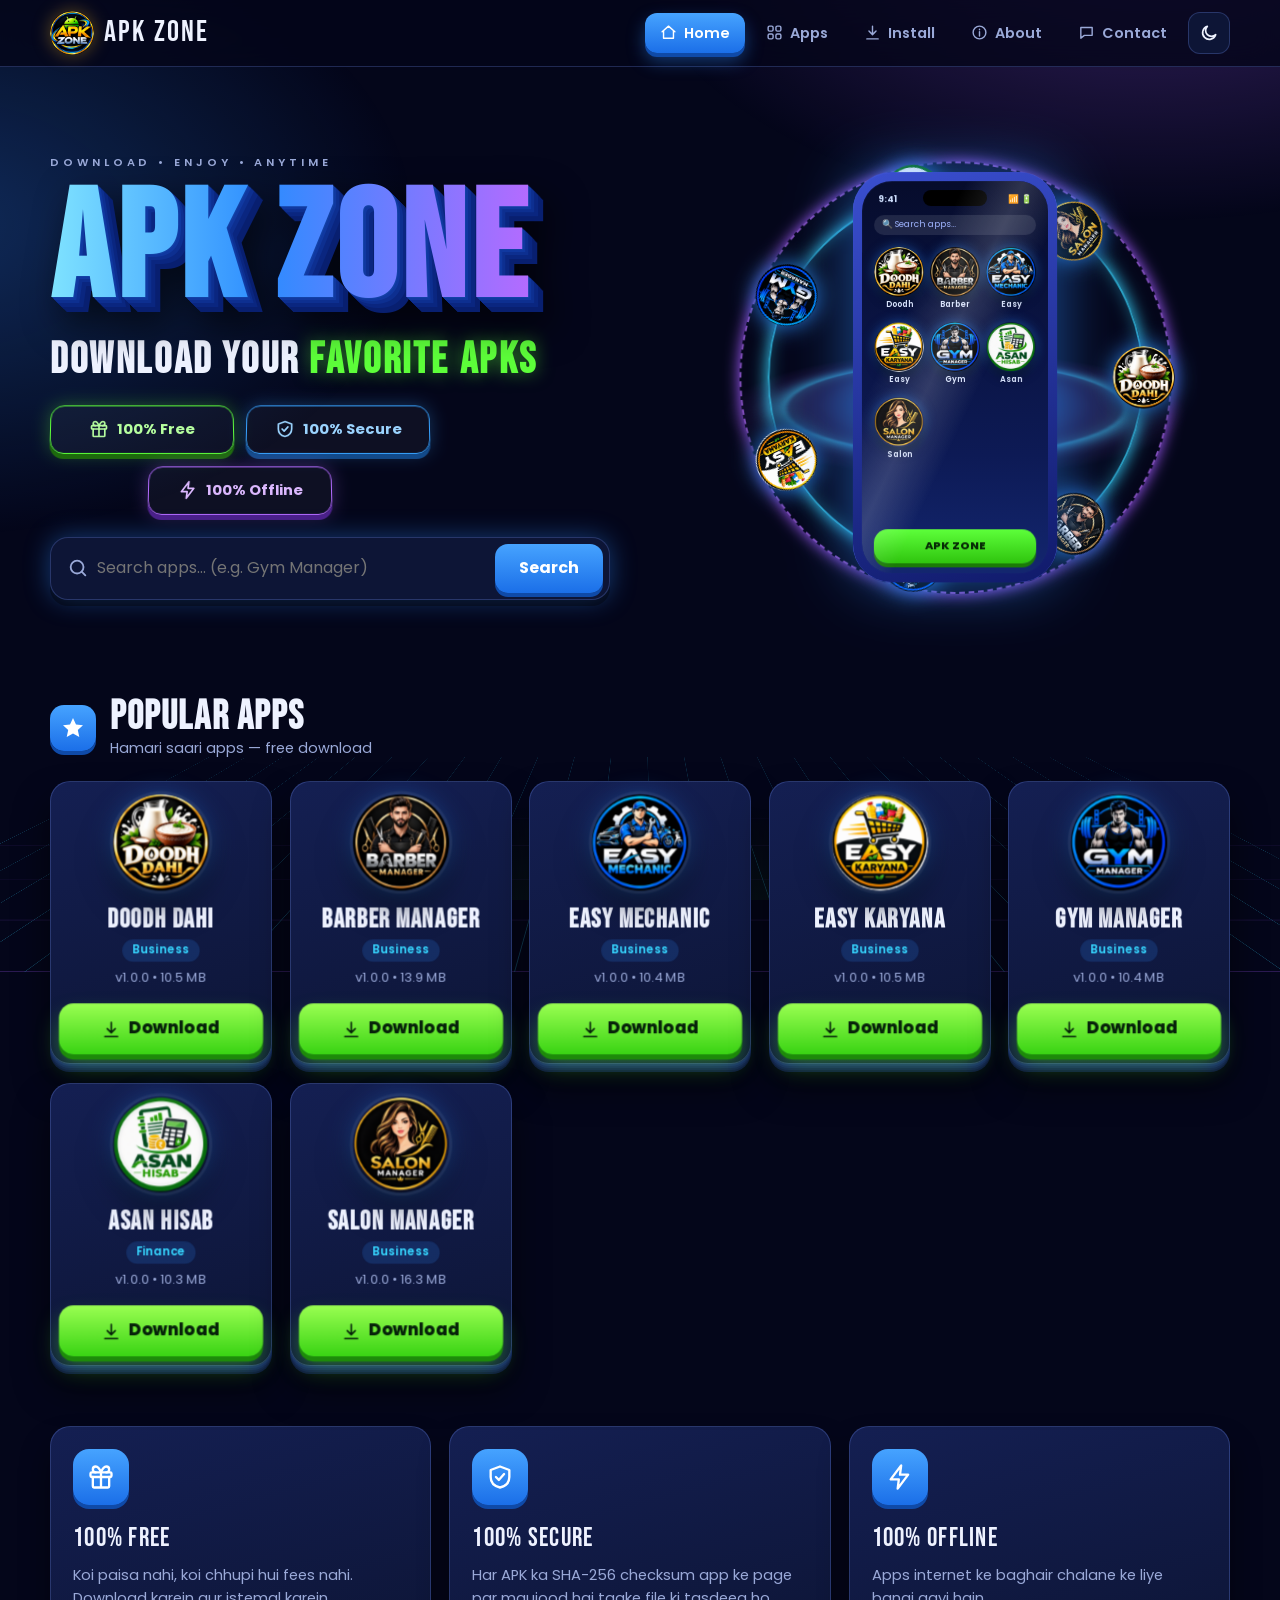
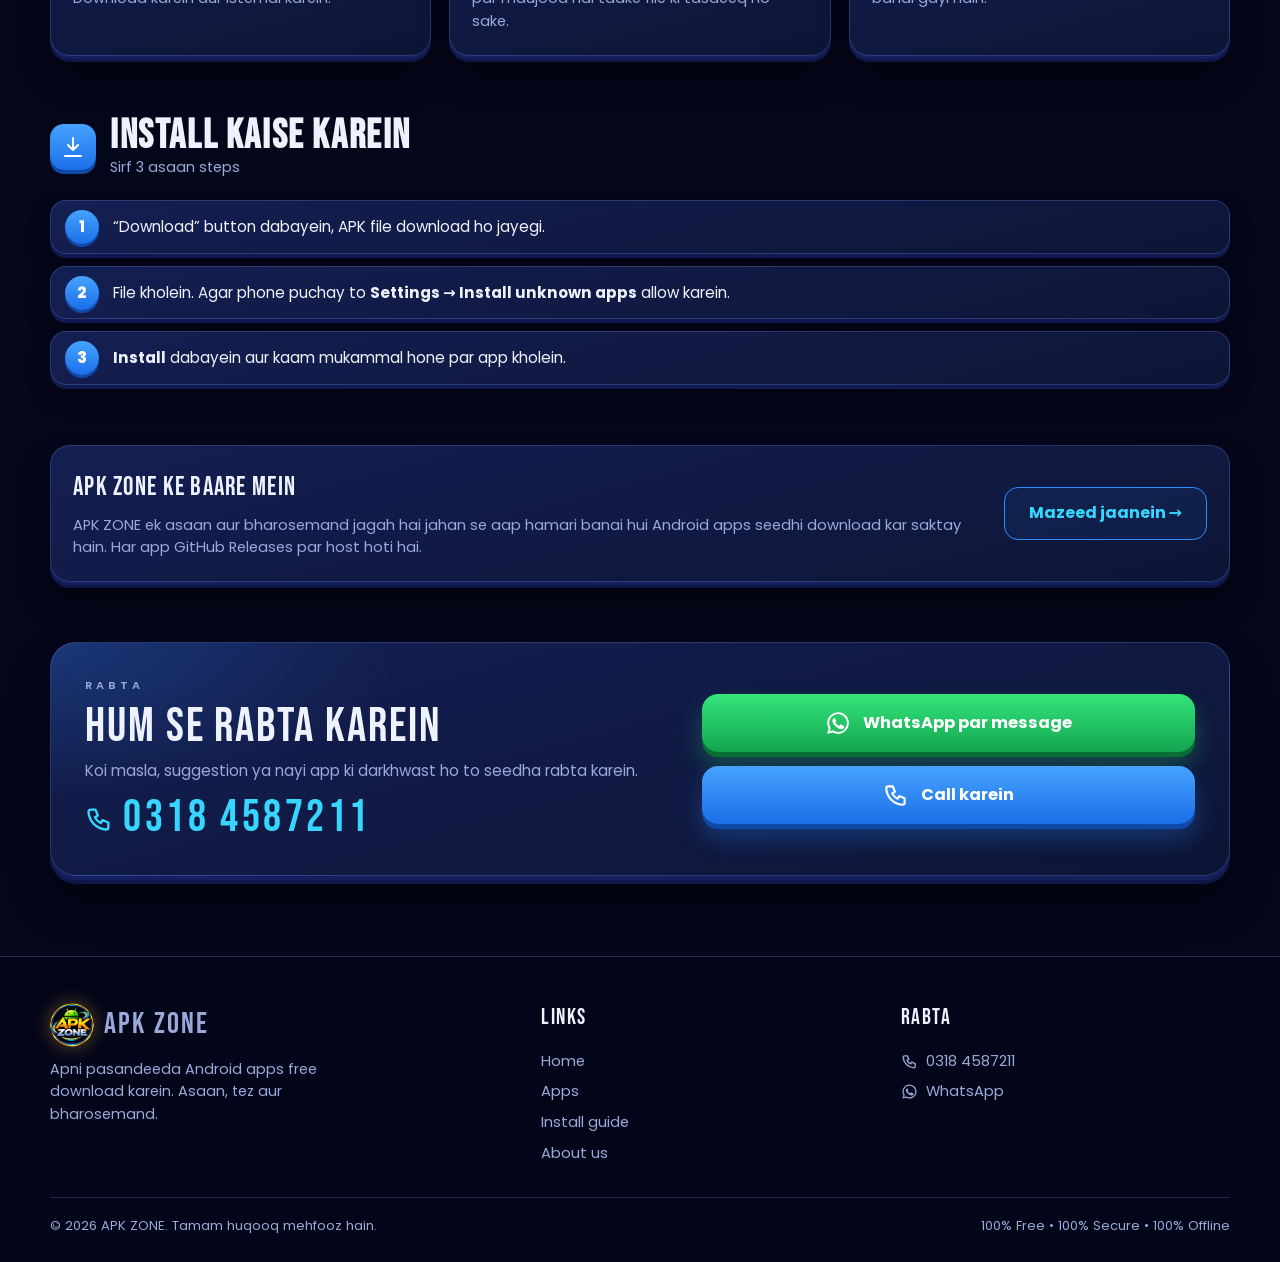
==== commit c0778366: "Add files via upload" ====
--- a/index.html
+++ b/index.html
@@ -1,49 +1,50 @@
 <!doctype html>
 <html lang="ur-Latn">
 <head>
+<title>APK ZONE – Download Your Favorite APKs</title>
+<meta name="description" content="APK ZONE par apni pasandeeda Android apps free download karein. 100% Free, Secure aur Offline.">
 <meta charset="utf-8"><meta name="viewport" content="width=device-width,initial-scale=1">
-<title>APK ZONE – Download Your Favorite APKs</title>
-<meta name="description" content="APK ZONE par apni pasandeeda APK apps free download karein. 100% Free, Secure aur Offline.">
 <meta name="theme-color" content="#050816">
-<link rel="icon" href="logo.svg" type="image/svg+xml">
-<link rel="preconnect" href="https://fonts.googleapis.com"><link href="https://fonts.googleapis.com/css2?family=Poppins:wght@400;600;700;800&display=swap" rel="stylesheet">
+<link rel="icon" href="favicon.png" type="image/png">
+<link rel="preconnect" href="https://fonts.googleapis.com"><link rel="preconnect" href="https://fonts.gstatic.com" crossorigin>
+<link href="https://fonts.googleapis.com/css2?family=Bebas+Neue&family=Poppins:wght@400;500;600;700&display=swap" rel="stylesheet">
 <link rel="stylesheet" href="style.css">
 </head>
 <body data-page="home">
 <main>
 <div class="wrap">
   <div class="hero">
-    <div class="hero-fx"><div class="cube c1"><i></i><i></i><i></i><i></i><i></i><i></i></div><div class="cube c2"><i></i><i></i><i></i><i></i><i></i><i></i></div><div class="cube c3"><i></i><i></i><i></i><i></i><i></i><i></i></div></div>
-    <div>
+    <div class="hero-text">
       <p class="tag">Download • Enjoy • Anytime</p>
-      <h1><span class="grad">APK</span> <span class="z grad">ZONE</span></h1>
+      <h1><span class="grad">APK ZONE</span></h1>
       <h2>Download Your <em>Favorite APKs</em></h2>
-      <div class="pills"><span class="pill free">🎁 100% Free</span><span class="pill sec">🛡️ 100% Secure</span><span class="pill off">⚡ 100% Offline</span></div>
-      <form class="search" id="sform" role="search"><span>🔍</span><input id="q" type="search" placeholder="Search apps… (e.g. Gym Manager)" aria-label="Search apps"><button>🚀 Search</button></form>
+      <div class="pills"><span class="pill free"><i data-ic="gift"></i>100% Free</span><span class="pill sec"><i data-ic="shield"></i>100% Secure</span><span class="pill off"><i data-ic="bolt"></i>100% Offline</span></div>
+      <form class="search" id="sform" role="search"><i data-ic="search"></i><input id="q" type="search" placeholder="Search apps… (e.g. Gym Manager)" aria-label="Search apps"><button>Search</button></form>
     </div>
     <div class="stage" id="stage"><div class="scene"><div class="floor"></div>
-      <div class="rig" id="rig"><div class="phone3d" id="phone"></div><div class="orbit" id="orbit"></div></div></div></div>
+      <div class="rig" id="rig"><div class="orbit" id="orbit"></div><div class="phone3d" id="phone"></div></div></div></div>
   </div>
 
   <section id="apps">
-    <div class="sec-head"><span class="star">⭐</span><div><h2>Popular Apps</h2><p>Hamari saari apps — free download</p></div></div>
+    <div class="sec-head"><span class="star"><i data-ic="star"></i></span><div><h2>Popular Apps</h2><p>Hamari saari apps — free download</p></div></div>
     <div class="grid" id="grid"></div>
   </section>
 
   <section>
     <div class="feat">
-      <div class="box"><div class="ic">🎁</div><h3>100% Free</h3><p>Koi paisa nahi, koi chhupi hui fees nahi.</p></div>
-      <div class="box"><div class="ic">🛡️</div><h3>100% Secure</h3><p>Har APK ka SHA-256 checksum app page par maujood hai.</p></div>
-      <div class="box"><div class="ic">⚡</div><h3>100% Offline</h3><p>Apps bina internet ke chalane ke liye banai gayi hain.</p></div>
+      <div class="box"><div class="ic"><i data-ic="gift"></i></div><h3>100% Free</h3><p>Koi paisa nahi, koi chhupi hui fees nahi. Download karein aur istemal karein.</p></div>
+      <div class="box"><div class="ic"><i data-ic="shield"></i></div><h3>100% Secure</h3><p>Har APK ka SHA-256 checksum app ke page par maujood hai taake file ki tasdeeq ho sake.</p></div>
+      <div class="box"><div class="ic"><i data-ic="bolt"></i></div><h3>100% Offline</h3><p>Apps internet ke baghair chalane ke liye banai gayi hain.</p></div>
     </div>
   </section>
 
-  <section id="install"><div class="sec-head"><div><h2>Install kaise karein</h2><p>Sirf 3 asaan steps</p></div></div><div id="steps"></div></section>
+  <section id="install"><div class="sec-head"><span class="star"><i data-ic="steps"></i></span><div><h2>Install kaise karein</h2><p>Sirf 3 asaan steps</p></div></div><div id="steps"></div></section>
 
-  <section id="about"><div class="box"><h3>About APK ZONE</h3>
-    <p>APK ZONE ek asaan jagah hai jahan se aap hamari banai hui Android apps seedhi download kar saktay hain. Har app GitHub Releases par host hoti hai, is liye download tez aur bharosemand hai.</p></div></section>
+  <section id="about"><div class="box about-teaser"><div><h3>APK ZONE ke baare mein</h3>
+    <p>APK ZONE ek asaan aur bharosemand jagah hai jahan se aap hamari banai hui Android apps seedhi download kar saktay hain. Har app GitHub Releases par host hoti hai.</p></div>
+    <a class="btn ghost" href="about.html">Mazeed jaanein →</a></div></section>
 
-  <section id="contact"><div class="box"><h3>Contact</h3><p id="contact-note"></p><div id="contact-links" style="margin-top:14px;display:flex;gap:12px;flex-wrap:wrap"></div></div></section>
+  <section id="contact"><div id="contact-box"></div></section>
 </div>
 </main>
 <script src="main.js"></script>
--- a/style.css
+++ b/style.css
@@ -195,3 +195,109 @@
 .icon-btn .lb{display:none}
 @media(max-width:860px){.icon-btn .lb{display:inline}.stage{margin-top:-80px;margin-bottom:-20px}}
 .it img{max-width:none}
+
+/* ================= v3: professional pass ================= */
+:root{--head:'Bebas Neue','Anton','Oswald','Impact','Arial Narrow',sans-serif}
+h1,h2,h3,h4,.brand,.bignum,.stats b{font-family:var(--head);font-weight:400;font-style:normal}
+svg{flex:none}
+.brand{font-size:1.9rem;letter-spacing:.07em;font-style:normal;gap:10px}
+.brand img{width:44px;height:44px;border-radius:50%;box-shadow:0 0 18px rgba(255,190,40,.35)}
+nav.links a{display:inline-flex;align-items:center;gap:7px}
+nav.links a svg{width:17px;height:17px}
+nav.links a.active{color:#fff}
+.icon-btn svg{width:20px;height:20px}
+
+/* hero */
+.hero h1{font-family:var(--head);font-size:clamp(4.2rem,min(21vw,9.5rem),9.5rem);font-style:normal;letter-spacing:.03em;line-height:.95;white-space:nowrap}
+.hero h2{font-size:clamp(1.9rem,5.2vw,2.7rem);letter-spacing:.06em;margin:14px 0 22px;line-height:1.05}
+.tag{font-family:'Poppins',sans-serif}
+.pills{display:grid;grid-template-columns:1fr 1fr;gap:12px;max-width:380px;margin-bottom:22px}
+.pill{justify-content:center;padding:12px 8px;font-size:.92rem;white-space:nowrap;gap:8px}
+.pill svg{width:20px;height:20px}
+.pill:nth-child(3){grid-column:1/-1;justify-self:center;width:calc(50% - 6px)}
+.search svg{width:22px;height:22px;color:var(--muted);flex:none}
+.search button{padding:12px 24px}
+@media(max-width:900px){
+  .hero-text{text-align:center}
+  .pills,.search{margin-inline:auto}
+}
+
+/* 3D orbit now sits behind the phone, centred */
+.orbit{top:50%;transform:translateZ(-70px)}
+.ringline{width:400px;height:400px;left:-200px;top:-200px}
+.ringline.r2{width:460px;height:460px;left:-230px;top:-230px}
+.it{transform:rotateZ(var(--a)) translateX(200px)}
+@keyframes unspin{from{transform:rotateZ(var(--na))}to{transform:rotateZ(var(--na)) rotateZ(-360deg)}}
+@media(max-width:500px){.scene{--s:.72}.stage{--s:.72}}
+@media(max-width:370px){.scene{--s:.64}.stage{--s:.64}}
+@media(max-width:900px){.stage{margin-top:-30px;margin-bottom:-30px}}
+
+/* headings */
+.sec-head h2{font-size:2.5rem;letter-spacing:.04em;line-height:1}
+.sec-head .star{display:grid;place-items:center;width:46px;height:46px;border-radius:14px;background:linear-gradient(180deg,#46a3ff,#1b6fe8);color:#fff;font-size:1.5rem;box-shadow:0 4px 0 #0f4aa8;filter:none;flex:none}
+.sec-head .star svg{width:24px;height:24px}
+.card h3{font-size:1.55rem;letter-spacing:.05em;line-height:1.1}
+.box h3{font-size:1.6rem;letter-spacing:.05em;margin-bottom:6px}
+.box .ic{width:56px;height:56px;border-radius:16px;display:grid;place-items:center;background:linear-gradient(180deg,#46a3ff,#1b6fe8);color:#fff;box-shadow:0 4px 0 #0f4aa8;animation:none;filter:none;margin-bottom:14px}
+.box .ic svg{width:28px;height:28px}
+.d-head h1{font-size:clamp(2.8rem,8vw,4.4rem);letter-spacing:.05em;line-height:1}
+.dl svg{width:1.15em;height:1.15em}
+.dl.big{font-size:1.05rem}
+
+/* buttons */
+.btn{display:inline-flex;align-items:center;justify-content:center;gap:8px;padding:13px 24px;border-radius:14px;font-weight:700;white-space:nowrap}
+.btn.ghost{border:1.5px solid var(--blue);color:var(--cyan);background:rgba(45,140,255,.08)}
+.btn.ghost:hover{background:rgba(45,140,255,.18)}
+.about-teaser{display:flex;gap:20px;align-items:center;justify-content:space-between;flex-wrap:wrap}
+.about-teaser>div{flex:1 1 320px}
+
+/* contact */
+.contact-card{display:grid;grid-template-columns:minmax(0,1.2fr) minmax(0,1fr);gap:26px;align-items:center;padding:34px;border-radius:26px;border:1px solid var(--line);
+  background:radial-gradient(500px 220px at 0% 0%,rgba(45,140,255,.22),transparent 70%),linear-gradient(165deg,var(--card2),var(--card));box-shadow:0 4px 0 #14205e,0 8px 0 #0e1848,0 26px 40px rgba(0,0,0,.45)}
+.contact-card h2{font-size:clamp(2.2rem,6vw,3rem);letter-spacing:.04em;line-height:1;margin-bottom:8px}
+.contact-card .cn{color:var(--muted);font-size:.95rem}
+.bignum{display:flex;align-items:center;gap:10px;white-space:nowrap;font-size:clamp(1.9rem,8.5vw,2.8rem);letter-spacing:.08em;color:var(--cyan);margin-top:14px;line-height:1}
+.bignum svg{width:28px;height:28px}
+.cbtns{display:grid;gap:14px}
+.cbtn{display:flex;align-items:center;justify-content:center;gap:12px;padding:16px 20px;border-radius:16px;font-weight:700;font-size:1.02rem;color:#fff;transition:.12s}
+.cbtn svg{width:26px;height:26px}
+.cbtn.wa{background:linear-gradient(180deg,#34e57a,#12a550);box-shadow:0 5px 0 #0a6e34,0 14px 24px rgba(37,211,102,.3)}
+.cbtn.call{background:linear-gradient(180deg,#46a3ff,#1b6fe8);box-shadow:0 5px 0 #0f4aa8,0 14px 24px rgba(45,140,255,.3)}
+.cbtn.mail{background:linear-gradient(180deg,#b46bff,#7a2fe0);box-shadow:0 5px 0 #4b1b94}
+.cbtn:active{transform:translateY(4px);box-shadow:0 1px 0 rgba(0,0,0,.4)}
+@media(max-width:720px){.contact-card{grid-template-columns:1fr;padding:24px 20px;text-align:center}.bignum{justify-content:center}}
+
+/* footer */
+footer{padding:44px 0 26px;margin-top:50px}
+.f-grid{display:grid;grid-template-columns:1.4fr 1fr 1fr;gap:30px;margin-bottom:28px}
+.f-grid h4{font-size:1.4rem;letter-spacing:.07em;color:var(--text);margin-bottom:10px}
+.f-grid a:not(.brand){display:flex;align-items:center;gap:8px;color:var(--muted);padding:4px 0;font-size:.92rem}
+.f-grid a:not(.brand):hover{color:var(--cyan)}
+.f-grid svg{width:17px;height:17px}
+.f-about{color:var(--muted);font-size:.9rem;margin-top:10px;max-width:320px}
+.f-bot{display:flex;flex-wrap:wrap;gap:8px 20px;justify-content:space-between;border-top:1px solid var(--line);padding-top:18px;font-size:.82rem}
+@media(max-width:720px){.f-grid{grid-template-columns:1fr 1fr}.f-grid>div:first-child{grid-column:1/-1}}
+
+/* about page */
+.about-hero{display:grid;grid-template-columns:auto minmax(0,1fr);gap:40px;align-items:center;padding:44px 0 10px}
+.about-hero h1{font-size:clamp(3.6rem,12vw,6.4rem);line-height:.95;letter-spacing:.03em;filter:drop-shadow(1px 1px 0 #1241a6) drop-shadow(2px 2px 0 #1038a0) drop-shadow(3px 3px 0 #0d2f90) drop-shadow(4px 4px 0 #0a2680) drop-shadow(6px 10px 14px rgba(0,0,0,.6))}
+.lead{color:var(--muted);font-size:1.05rem;max-width:580px;margin-top:12px}
+.d-logo.big{width:230px;height:230px}
+@media(max-width:760px){.about-hero{grid-template-columns:1fr;text-align:center;justify-items:center;gap:24px}.d-logo.big{width:170px;height:170px}}
+.stats{display:grid;grid-template-columns:repeat(4,1fr);gap:14px}
+.stats div{background:linear-gradient(165deg,var(--card2),var(--card));border:1px solid var(--line);border-radius:18px;padding:20px 10px;text-align:center;box-shadow:0 4px 0 #101a50,0 14px 22px rgba(0,0,0,.35)}
+.stats b{display:block;font-size:2.8rem;line-height:1;letter-spacing:.04em;background:linear-gradient(90deg,#7fe3ff,#2d8cff 50%,#b46bff);-webkit-background-clip:text;background-clip:text;color:transparent}
+.stats small{color:var(--muted);font-size:.85rem}
+@media(max-width:620px){.stats{grid-template-columns:1fr 1fr}}
+.chips{display:flex;flex-wrap:wrap;gap:12px}
+.chip{display:flex;align-items:center;gap:10px;padding:8px 18px 8px 8px;border-radius:99px;background:linear-gradient(165deg,var(--card2),var(--card));border:1px solid var(--line);font-weight:600;font-size:.92rem;box-shadow:0 3px 0 #101a50;transition:.2s}
+.chip:hover{border-color:var(--blue);transform:translateY(-2px)}
+.chip img{width:36px;height:36px;border-radius:50%}
+.faq{display:grid;gap:12px}
+.faq details.box{padding:0}
+.faq summary{cursor:pointer;list-style:none;padding:18px 54px 18px 20px;font-weight:600;position:relative}
+.faq summary::-webkit-details-marker{display:none}
+.faq summary::after{content:"+";position:absolute;right:20px;top:50%;transform:translateY(-50%);font-size:1.6rem;color:var(--cyan);transition:.2s}
+.faq details[open] summary::after{content:"–"}
+.faq details p{padding:0 20px 18px}
+.contact-card{margin-top:0}
